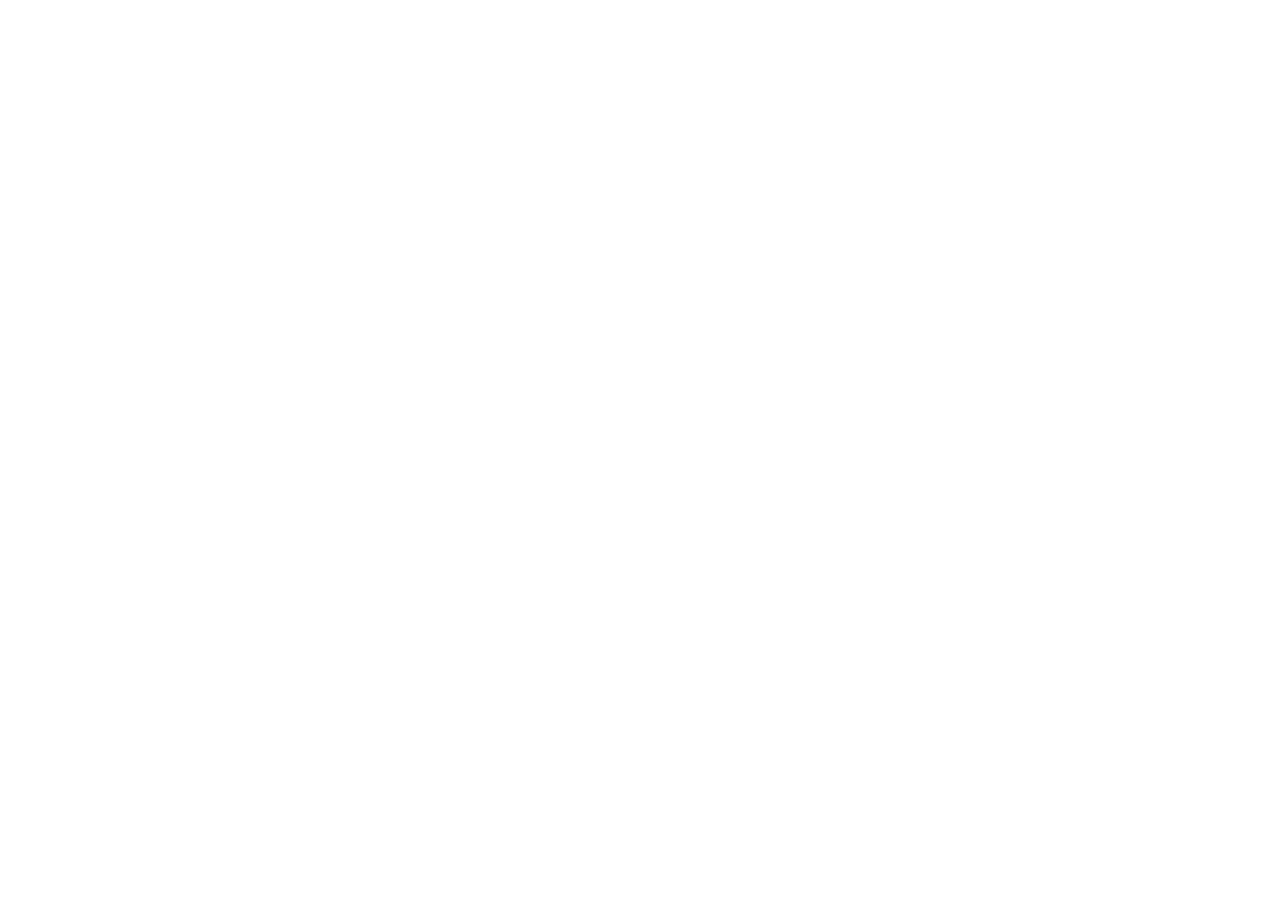
==== Trabalho Desenvolvimento Web/index.html @ 4bcb6265 "add" ====
<!DOCTYPE html>
<html lang="pt-br">
<head>
    <meta charset="UTF-8">
    <meta http-equiv="X-UA-Compatible" content="IE=edge">
    <meta name="viewport" content="width=device-width, initial-scale=1.0">
    <link rel="shortcut icon" href="favicon-16x16.png " type="image/x-icon">
    <link rel="stylesheet" href="reset.css">
    <link rel="stylesheet" href="style.css">
    <title>Mundo da Adoção</title>
</head>
<body>
</body>
</html>
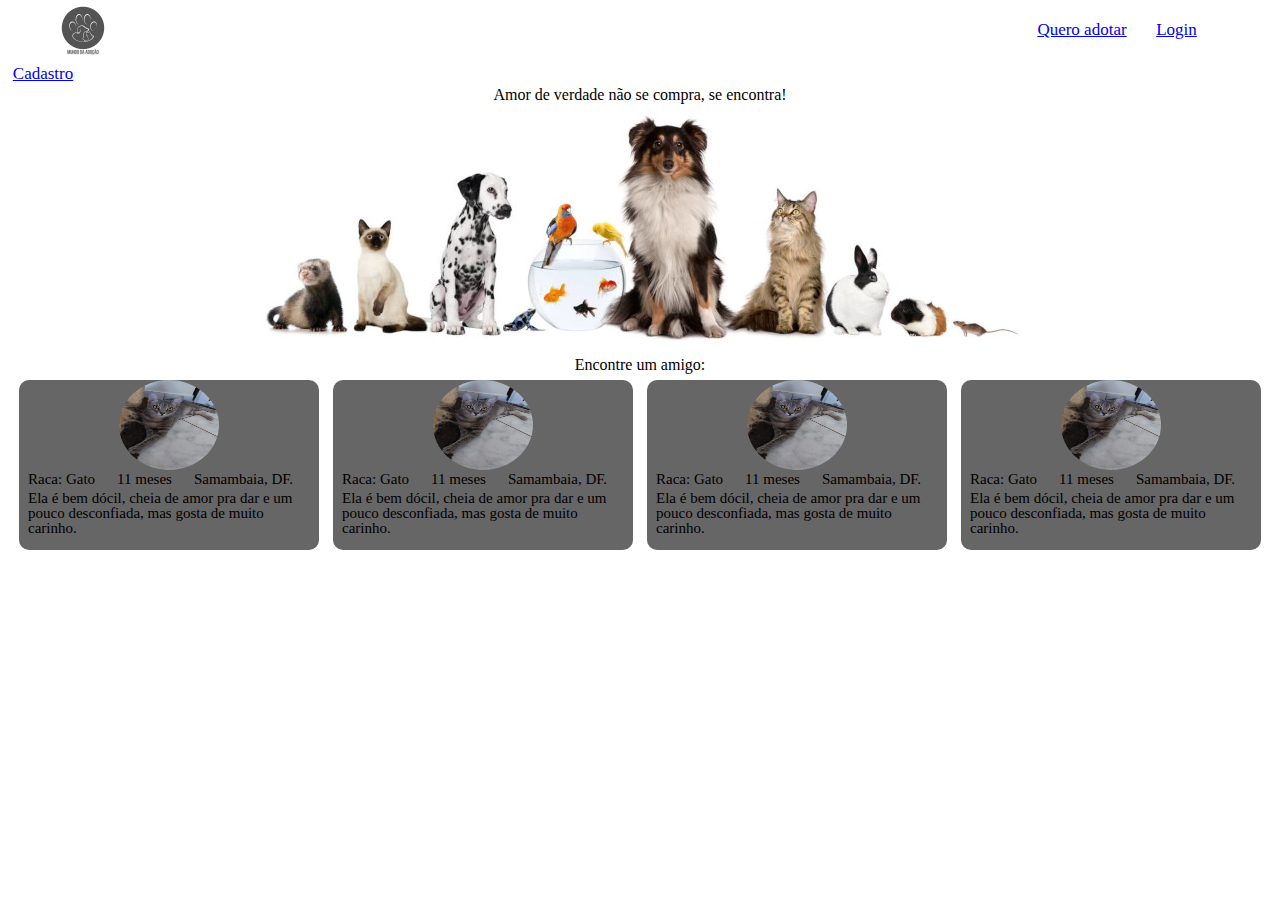
==== commit 89e0f767: "add" ====
--- a/Trabalho Desenvolvimento Web/index.html
+++ b/Trabalho Desenvolvimento Web/index.html
@@ -6,9 +6,60 @@
     <meta name="viewport" content="width=device-width, initial-scale=1.0">
     <link rel="shortcut icon" href="favicon-16x16.png " type="image/x-icon">
     <link rel="stylesheet" href="reset.css">
-    <link rel="stylesheet" href="style.css">
+    <link rel="stylesheet" href="index.css">
     <title>Mundo da Adoção</title>
 </head>
 <body>
-</body>
-</html>+    <header>
+        <nav>
+            <ul>
+                <li><img id="logo" src="CLUBE DA ADOÇÃO.png" alt="logo Adote um pet"></li>
+                <li><a href="index.html">Quero adotar</li></a>
+                <li><a href="login.html">Login</a></li>
+                <li><a id="cadastro" href="login.html">Cadastro</a></li>
+            </ul>
+        </nav>
+    </header>
+    <div id="banner">
+        <h1>Amor de verdade não se compra, se encontra!</h1>
+    </div>
+    <h1> Encontre um amigo:</h1>
+    <div id="feed">
+        <div class="box">
+            <img id="perfil" src="gatinho.jpg">
+            <ul>
+                <li><p>Raca: Gato</p></li>
+                <li><p>11 meses</p></li>
+                <li><p>Samambaia, DF.</p></li>
+                <li><p>Ela é bem dócil, cheia de amor pra dar e um pouco desconfiada, mas gosta de muito carinho.</p></li>
+            </ul>
+        </div>
+        <div class="box">
+            <img id="perfil" src="gatinho.jpg">
+            <ul>
+                <li><p>Raca: Gato</p></li>
+                <li><p>11 meses</p></li>
+                <li><p>Samambaia, DF.</p></li>
+                <li><p>Ela é bem dócil, cheia de amor pra dar e um pouco desconfiada, mas gosta de muito carinho.</p></li>
+            </ul>
+        </div>
+        <div class="box">
+            <img id="perfil" src="gatinho.jpg">
+            <ul>
+                <li><p>Raca: Gato</p></li>
+                <li><p>11 meses</p></li>
+                <li><p>Samambaia, DF.</p></li>
+                <li><p>Ela é bem dócil, cheia de amor pra dar e um pouco desconfiada, mas gosta de muito carinho.</p></li>
+            </ul>
+        </div>
+        <div class="box">
+            <img id="perfil" src="gatinho.jpg">
+            <ul>
+                <li><p>Raca: Gato</p></li>
+                <li><p>11 meses</p></li>
+                <li><p>Samambaia, DF.</p></li>
+                <li><p>Ela é bem dócil, cheia de amor pra dar e um pouco desconfiada, mas gosta de muito carinho.</p></li>
+            </ul>
+        </div>
+    </div>
+</body>--- a/Trabalho Desenvolvimento Web/index.css
+++ b/Trabalho Desenvolvimento Web/index.css
@@ -0,0 +1,50 @@
+
+nav li{
+    display: inline-flex;
+    margin: 5px 1%;
+    vertical-align: middle;
+    font-size: 17px;    
+}
+nav>text{
+    text-align: right;
+}
+#logo{
+    margin: 0 750px 0 45px;
+    width: 5%;
+}
+
+#banner{
+    height: 270px;
+    text-align: center;
+    background: #FFFFFF url("logo.jpg") no-repeat center;
+}
+h1{
+    text-align: center;
+}
+#feed{
+    display: flex;
+    justify-content: center;
+}
+
+.box{
+	width:300px;
+	height:170px;
+	background-color:#666;
+	border-radius: 10px;
+    margin: 7px;
+	}
+
+#perfil{
+    display: block;
+    margin: auto;
+    border-radius: 100%;
+    min-width:100px;
+    max-height:90px;
+}
+
+.box ul >li{
+    display: inline-flex;
+    vertical-align: middle;
+    font-size: 15px;   
+    margin: 2px 9px;
+}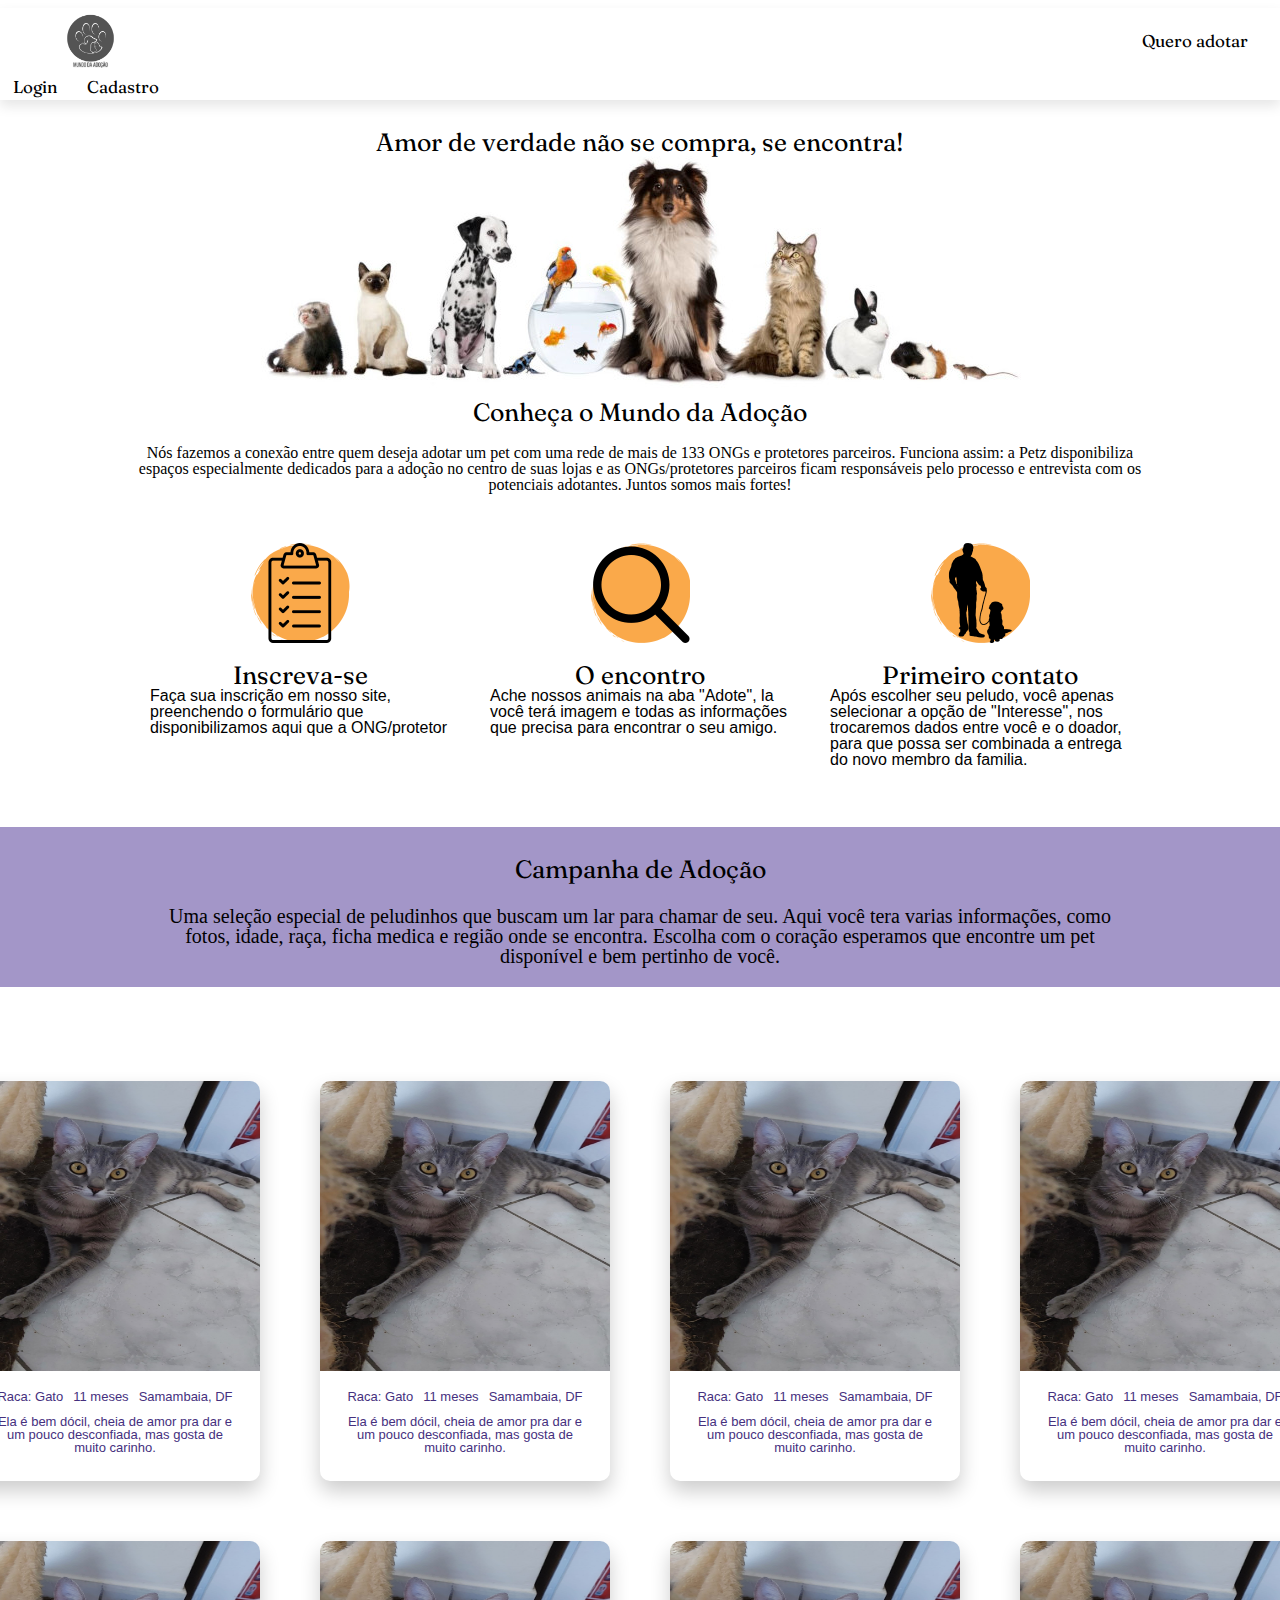
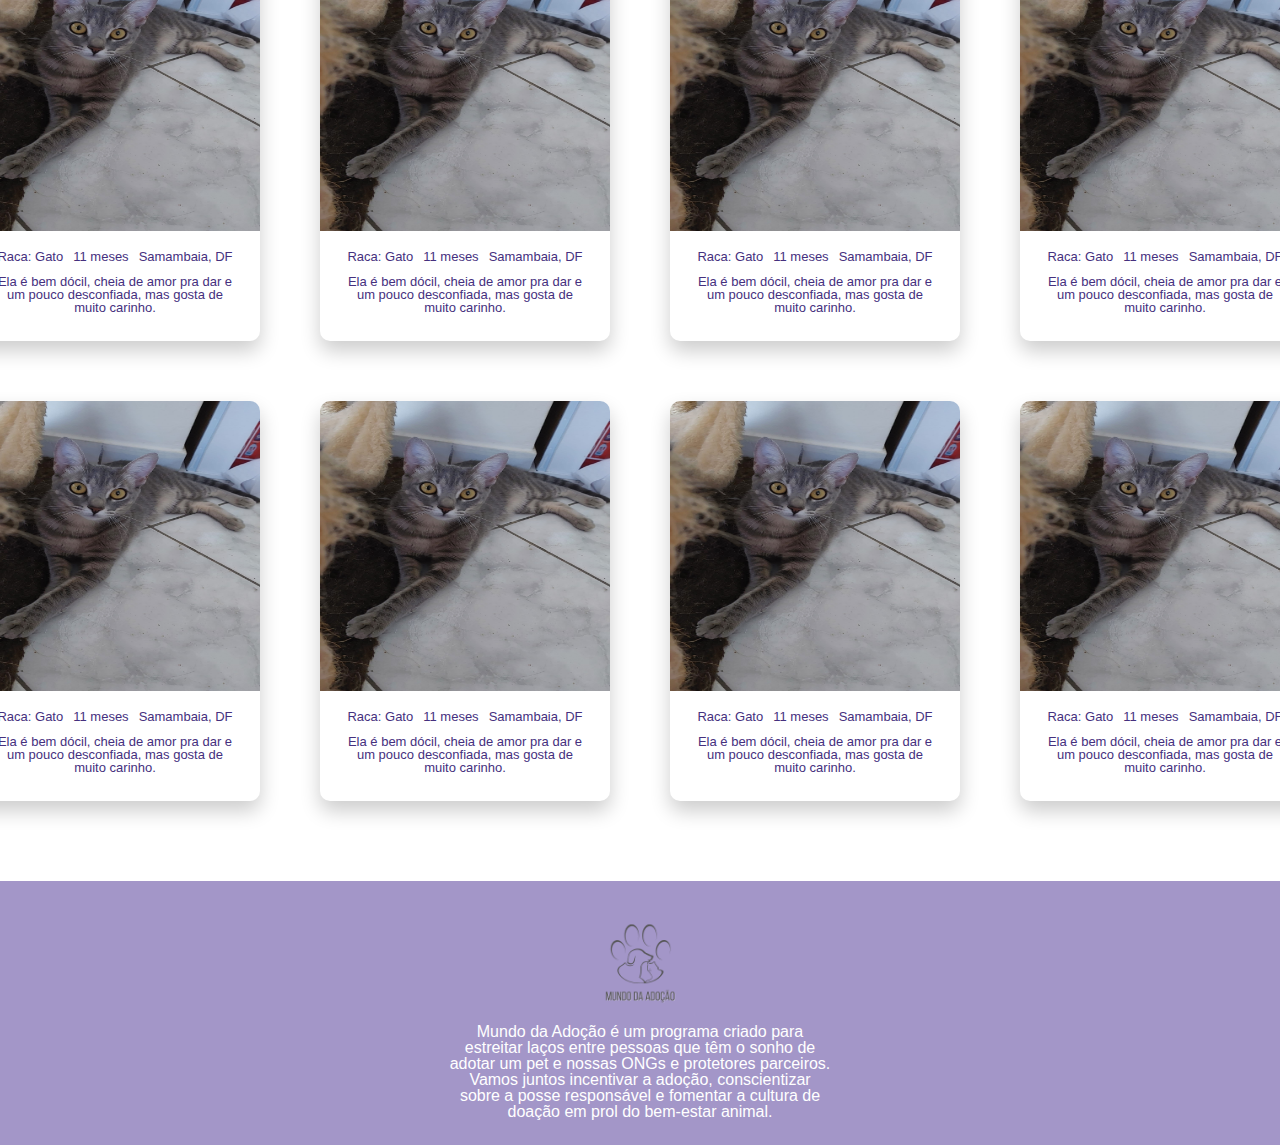
==== commit d2f5bee9: "add" ====
--- a/Trabalho Desenvolvimento Web/index.html
+++ b/Trabalho Desenvolvimento Web/index.html
@@ -5,6 +5,12 @@
     <meta http-equiv="X-UA-Compatible" content="IE=edge">
     <meta name="viewport" content="width=device-width, initial-scale=1.0">
     <link rel="shortcut icon" href="favicon-16x16.png " type="image/x-icon">
+    <link rel="preconnect" href="https://fonts.googleapis.com">
+    <link rel="preconnect" href="https://fonts.gstatic.com" crossorigin>
+    <link href="https://fonts.googleapis.com/css2?family=Fraunces:wght@600&display=swap" rel="stylesheet">
+    <link rel="preconnect" href="https://fonts.googleapis.com">
+    <link rel="preconnect" href="https://fonts.gstatic.com" crossorigin>
+    <link href="https://fonts.googleapis.com/css2?family=Fraunces:opsz,wght@9..144,600&display=swap" rel="stylesheet">
     <link rel="stylesheet" href="reset.css">
     <link rel="stylesheet" href="index.css">
     <title>Mundo da Adoção</title>
@@ -13,7 +19,7 @@
     <header>
         <nav>
             <ul>
-                <li><img id="logo" src="CLUBE DA ADOÇÃO.png" alt="logo Adote um pet"></li>
+                <li><img id="logo" src="CLUBE DA ADOCAO.png" alt="logo Adote um pet"></li>
                 <li><a href="index.html">Quero adotar</li></a>
                 <li><a href="login.html">Login</a></li>
                 <li><a id="cadastro" href="login.html">Cadastro</a></li>
@@ -23,43 +29,160 @@
     <div id="banner">
         <h1>Amor de verdade não se compra, se encontra!</h1>
     </div>
-    <h1> Encontre um amigo:</h1>
-    <div id="feed">
+
+    <h1>Conheça o Mundo da Adoção</h1>
+    <p id="lema">Nós fazemos a conexão entre quem deseja adotar um pet com uma rede de mais de 133 ONGs e protetores parceiros. Funciona assim: a Petz disponibiliza espaços especialmente dedicados para a adoção no centro de suas lojas e as ONGs/protetores parceiros ficam responsáveis pelo processo e entrevista com os potenciais adotantes. Juntos somos mais fortes!</p>
+
+    <div id="informacoes">
         <div class="box">
-            <img id="perfil" src="gatinho.jpg">
             <ul>
-                <li><p>Raca: Gato</p></li>
-                <li><p>11 meses</p></li>
-                <li><p>Samambaia, DF.</p></li>
-                <li><p>Ela é bem dócil, cheia de amor pra dar e um pouco desconfiada, mas gosta de muito carinho.</p></li>
+                <li><img src="formulario.png"></li>
+                <h1>Inscreva-se</h1>
+                <p>Faça sua inscrição em nosso site, preenchendo o formulário que disponibilizamos aqui que a ONG/protetor</p>
             </ul>
         </div>
         <div class="box">
-            <img id="perfil" src="gatinho.jpg">
             <ul>
-                <li><p>Raca: Gato</p></li>
-                <li><p>11 meses</p></li>
-                <li><p>Samambaia, DF.</p></li>
-                <li><p>Ela é bem dócil, cheia de amor pra dar e um pouco desconfiada, mas gosta de muito carinho.</p></li>
+                <li><img src="pesquisa.png"></li>
+                <h1>O encontro</h1>
+                <p>Ache nossos animais na aba "Adote", la você terá imagem e todas as informações que precisa para encontrar o seu amigo.</p>
             </ul>
         </div>
         <div class="box">
-            <img id="perfil" src="gatinho.jpg">
             <ul>
-                <li><p>Raca: Gato</p></li>
-                <li><p>11 meses</p></li>
-                <li><p>Samambaia, DF.</p></li>
-                <li><p>Ela é bem dócil, cheia de amor pra dar e um pouco desconfiada, mas gosta de muito carinho.</p></li>
-            </ul>
-        </div>
-        <div class="box">
-            <img id="perfil" src="gatinho.jpg">
-            <ul>
-                <li><p>Raca: Gato</p></li>
-                <li><p>11 meses</p></li>
-                <li><p>Samambaia, DF.</p></li>
-                <li><p>Ela é bem dócil, cheia de amor pra dar e um pouco desconfiada, mas gosta de muito carinho.</p></li>
+                <li><img src="adocao.png"></li>
+                <h1>Primeiro contato</h1>
+                <p>Após escolher seu peludo, você apenas selecionar a opção de "Interesse", nos trocaremos dados entre você e o doador, para que possa ser combinada a entrega do novo membro da familia.</p>
             </ul>
         </div>
     </div>
+
+    <div id="incentivo">
+        <h1>Campanha de Adoção</h1>
+        <p>Uma seleção especial de peludinhos que buscam um lar para chamar de seu. Aqui você tera varias informações, como fotos, idade, raça, ficha medica e região onde se encontra. Escolha com o coração esperamos que encontre um pet disponível e bem pertinho de você.</p>
+    </div>
+    
+    <div class="feed">
+        <div class="postagem">
+            <img id="perfil" src="gatinho.jpg">
+            <ul>
+                <li>Raca: Gato</li>
+                <li>11 meses</li>
+                <li>Samambaia, DF</li>
+                <li>Ela é bem dócil, cheia de amor pra dar e um pouco desconfiada, mas gosta de muito carinho.</li>
+            </ul>
+        </div class="postagem">
+        <div class="postagem">
+            <img id="perfil" src="gatinho.jpg">
+            <ul>
+                <li>Raca: Gato</li>
+                <li>11 meses</li>
+                <li>Samambaia, DF</li>
+                <li>Ela é bem dócil, cheia de amor pra dar e um pouco desconfiada, mas gosta de muito carinho.</li>
+            </ul>
+        </div class="postagem">
+        <div class="postagem">
+            <img id="perfil" src="gatinho.jpg">
+            <ul>
+                <li>Raca: Gato</li>
+                <li>11 meses</li>
+                <li>Samambaia, DF</li>
+                <li>Ela é bem dócil, cheia de amor pra dar e um pouco desconfiada, mas gosta de muito carinho.</li>
+            </ul>
+        </div class="postagem">
+        
+        <div class="postagem">
+            <img id="perfil" src="gatinho.jpg">
+            <ul>
+                <li>Raca: Gato</li>
+                <li>11 meses</li>
+                <li>Samambaia, DF</li>
+                <li>Ela é bem dócil, cheia de amor pra dar e um pouco desconfiada, mas gosta de muito carinho.</li>
+            </ul>
+        </div>
+    </div>
+    <div class="feed">
+        <div class="postagem">
+            <img id="perfil" src="gatinho.jpg">
+            <ul>
+                <li>Raca: Gato</li>
+                <li>11 meses</li>
+                <li>Samambaia, DF</li>
+                <li>Ela é bem dócil, cheia de amor pra dar e um pouco desconfiada, mas gosta de muito carinho.</li>
+            </ul>
+        </div class="postagem">
+        <div class="postagem">
+            <img id="perfil" src="gatinho.jpg">
+            <ul>
+                <li>Raca: Gato</li>
+                <li>11 meses</li>
+                <li>Samambaia, DF</li>
+                <li>Ela é bem dócil, cheia de amor pra dar e um pouco desconfiada, mas gosta de muito carinho.</li>
+            </ul>
+        </div class="postagem">
+        <div class="postagem">
+            <img id="perfil" src="gatinho.jpg">
+            <ul>
+                <li>Raca: Gato</li>
+                <li>11 meses</li>
+                <li>Samambaia, DF</li>
+                <li>Ela é bem dócil, cheia de amor pra dar e um pouco desconfiada, mas gosta de muito carinho.</li>
+            </ul>
+        </div class="postagem">
+        
+        <div class="postagem">
+            <img id="perfil" src="gatinho.jpg">
+            <ul>
+                <li>Raca: Gato</li>
+                <li>11 meses</li>
+                <li>Samambaia, DF</li>
+                <li>Ela é bem dócil, cheia de amor pra dar e um pouco desconfiada, mas gosta de muito carinho.</li>
+            </ul>
+        </div>
+    </div>
+    <div class="feed">
+        <div class="postagem">
+            <img id="perfil" src="gatinho.jpg">
+            <ul>
+                <li>Raca: Gato</li>
+                <li>11 meses</li>
+                <li>Samambaia, DF</li>
+                <li>Ela é bem dócil, cheia de amor pra dar e um pouco desconfiada, mas gosta de muito carinho.</li>
+            </ul>
+        </div class="postagem">
+        <div class="postagem">
+            <img id="perfil" src="gatinho.jpg">
+            <ul>
+                <li>Raca: Gato</li>
+                <li>11 meses</li>
+                <li>Samambaia, DF</li>
+                <li>Ela é bem dócil, cheia de amor pra dar e um pouco desconfiada, mas gosta de muito carinho.</li>
+            </ul>
+        </div class="postagem">
+        <div class="postagem">
+            <img id="perfil" src="gatinho.jpg">
+            <ul>
+                <li>Raca: Gato</li>
+                <li>11 meses</li>
+                <li>Samambaia, DF</li>
+                <li>Ela é bem dócil, cheia de amor pra dar e um pouco desconfiada, mas gosta de muito carinho.</li>
+            </ul>
+        </div class="postagem">
+        
+        <div class="postagem">
+            <img id="perfil" src="gatinho.jpg">
+            <ul>
+                <li>Raca: Gato</li>
+                <li>11 meses</li>
+                <li>Samambaia, DF</li>
+                <li>Ela é bem dócil, cheia de amor pra dar e um pouco desconfiada, mas gosta de muito carinho.</li>
+            </ul>
+        </div>
+    </div>
+    <footer>
+        <ul>
+            <li><img src="Copia de CLUBE DA ADOCAO.png" alt="logo Adote um pet"></li>
+            <li>Mundo da Adoção é um programa criado para estreitar laços entre pessoas que têm o sonho de adotar um pet e nossas ONGs e protetores parceiros. Vamos juntos incentivar a adoção, conscientizar sobre a posse responsável e fomentar a cultura de doação em prol do bem-estar animal.</li>
+        </ul>
+    </footer>
 </body>--- a/Trabalho Desenvolvimento Web/index.css
+++ b/Trabalho Desenvolvimento Web/index.css
@@ -1,50 +1,133 @@
+body{
+    margin: 0;
+    padding: 0;
+}
+nav{
+    margin: 8px 0;
+    vertical-align: middle;
+    margin-bottom: 1.875rem;
+    box-shadow: rgba(0, 0, 0, 0.1) 0px 6px 12px;
+    width: 100%;
+}
+
+#logo{
+    margin: auto 850px auto 50px;
+    width: 5%;
+}
 
 nav li{
     display: inline-flex;
     margin: 5px 1%;
     vertical-align: middle;
-    font-size: 17px;    
-}
-nav>text{
+    font-size: 17px;
+    font-family: 'Fraunces', serif;
     text-align: right;
 }
-#logo{
-    margin: 0 750px 0 45px;
-    width: 5%;
+
+a {
+    text-decoration: none;
+    color: #000000;
 }
-
+#lema{
+    width:80%;
+    margin: 20px auto;
+    text-align: center;
+}
 #banner{
     height: 270px;
     text-align: center;
     background: #FFFFFF url("logo.jpg") no-repeat center;
 }
+
 h1{
     text-align: center;
+    font-family: 'Fraunces', serif;
+    font-size: 25px;
+    margin: auto;
 }
-#feed{
+
+#informacoes{
     display: flex;
     justify-content: center;
+
 }
 
 .box{
 	width:300px;
-	height:170px;
-	background-color:#666;
-	border-radius: 10px;
-    margin: 7px;
-	}
+	height: 210px;
+    margin: 20px;
+    font-family: 'Barlow', sans-serif;
+    font-weight: 500px;
+}
+.box img{
+    display: block;
+    margin: 10px auto 20px auto;
+}
+ul>li{
+    list-style: none;
+}
+
+#incentivo{
+    background-color:#A396C8;
+    margin: 5% auto ;
+    height: 100px;
+    padding: 30px;
+}
+
+#incentivo p{
+    width: 80%;
+    margin: 2% auto 0;
+    font-size: 20px;
+    text-align: center;
+}
+
+.postagem{
+    border-radius: 10px;
+    box-shadow: rgba(0, 0, 0, 0.2) 0px 10px 20px;
+    width: 290px;
+    height: 400px;
+    margin: 30px;
+}
 
 #perfil{
-    display: block;
-    margin: auto;
-    border-radius: 100%;
-    min-width:100px;
-    max-height:90px;
+    min-width: 290px;
+    max-height: 290px;
+    border-radius: 10px 10px 0 0;
 }
 
-.box ul >li{
+.feed ul{
+    padding:10px;
+    color:#45307e;
+	width:250px;
+    vertical-align: middle;
+    list-style: none;
+    margin: 0;
+    text-align: center;
+    margin: 0 10px;
+}
+.feed ul>li{
     display: inline-flex;
+    text-align: center;
     vertical-align: middle;
-    font-size: 15px;   
-    margin: 2px 9px;
+    font-size: 13px;   
+    margin: 6px 3px;
+    font-family: 'Barlow', sans-serif;
+}
+.feed{
+    display: flex;
+    justify-content: center;
+}
+footer{
+    display: inline-flex;
+    text-align: center;
+    vertical-align: middle;
+    margin: 50px auto auto;
+    padding: 25px 35%;
+    font-family: 'Barlow', sans-serif;
+    background-color: #A396C8;
+    color: #ffffff;
+}
+
+footer>ul>li>img{
+    width: 30%;
 }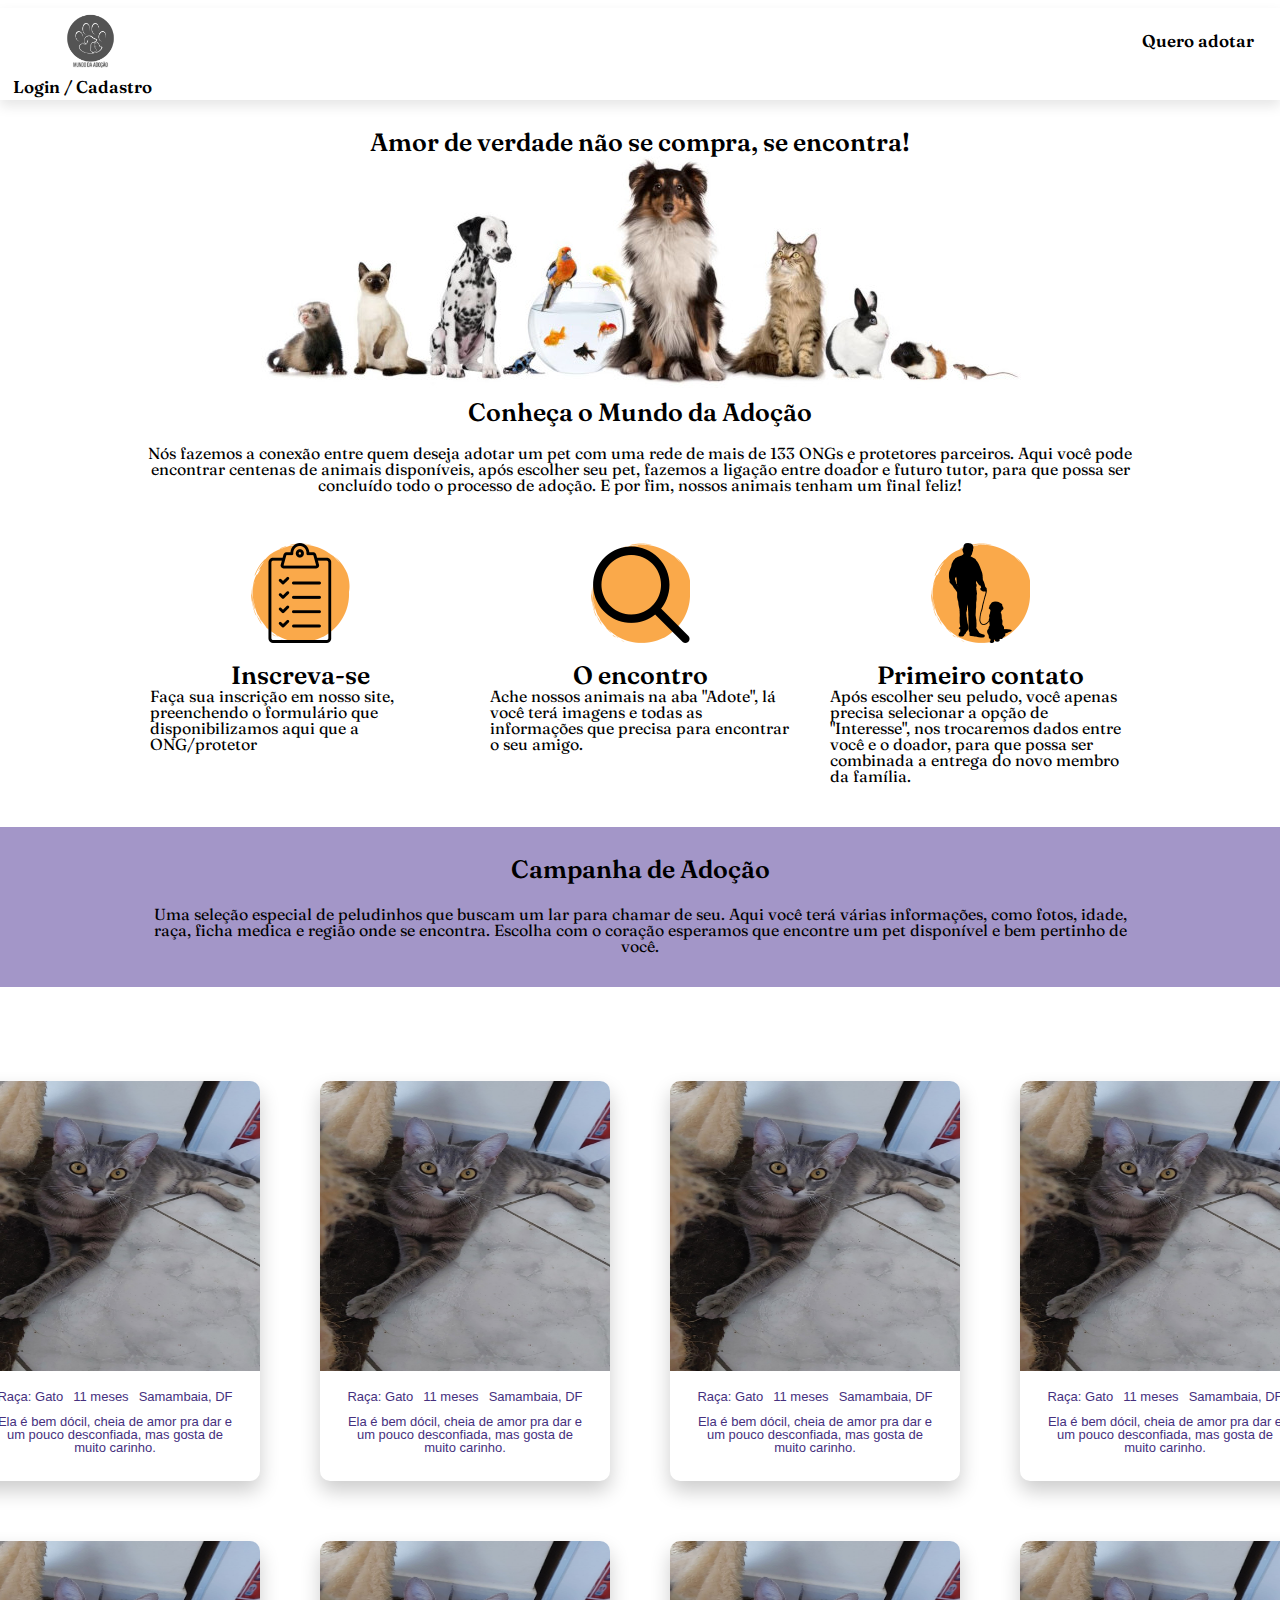
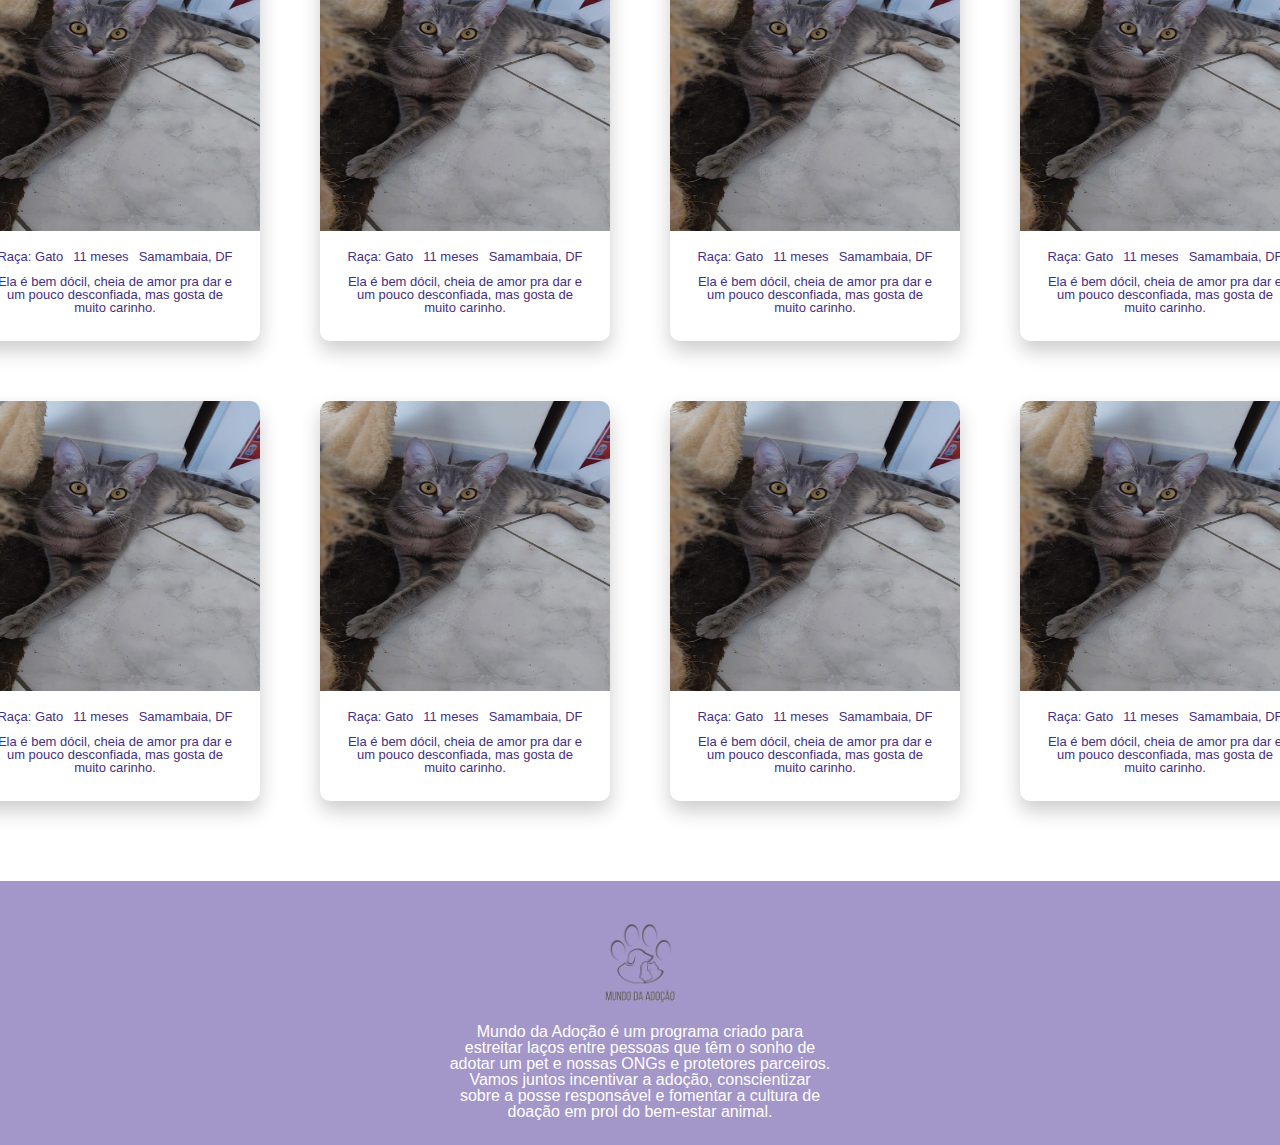
==== commit c1c9aea9: "add" ====
--- a/Trabalho Desenvolvimento Web/index.html
+++ b/Trabalho Desenvolvimento Web/index.html
@@ -7,10 +7,7 @@
     <link rel="shortcut icon" href="favicon-16x16.png " type="image/x-icon">
     <link rel="preconnect" href="https://fonts.googleapis.com">
     <link rel="preconnect" href="https://fonts.gstatic.com" crossorigin>
-    <link href="https://fonts.googleapis.com/css2?family=Fraunces:wght@600&display=swap" rel="stylesheet">
-    <link rel="preconnect" href="https://fonts.googleapis.com">
-    <link rel="preconnect" href="https://fonts.gstatic.com" crossorigin>
-    <link href="https://fonts.googleapis.com/css2?family=Fraunces:opsz,wght@9..144,600&display=swap" rel="stylesheet">
+    <link href="https://fonts.googleapis.com/css2?family=Fraunces:wght@300;600&display=swap" rel="stylesheet">
     <link rel="stylesheet" href="reset.css">
     <link rel="stylesheet" href="index.css">
     <title>Mundo da Adoção</title>
@@ -21,8 +18,7 @@
             <ul>
                 <li><img id="logo" src="CLUBE DA ADOCAO.png" alt="logo Adote um pet"></li>
                 <li><a href="index.html">Quero adotar</li></a>
-                <li><a href="login.html">Login</a></li>
-                <li><a id="cadastro" href="login.html">Cadastro</a></li>
+                <li><a href="login.html">Login / Cadastro</a></li>
             </ul>
         </nav>
     </header>
@@ -31,7 +27,8 @@
     </div>
 
     <h1>Conheça o Mundo da Adoção</h1>
-    <p id="lema">Nós fazemos a conexão entre quem deseja adotar um pet com uma rede de mais de 133 ONGs e protetores parceiros. Funciona assim: a Petz disponibiliza espaços especialmente dedicados para a adoção no centro de suas lojas e as ONGs/protetores parceiros ficam responsáveis pelo processo e entrevista com os potenciais adotantes. Juntos somos mais fortes!</p>
+    <p id="lema">Nós fazemos a conexão entre quem deseja adotar um pet com uma rede de mais de 133 ONGs e protetores parceiros. Aqui você pode encontrar centenas de animais disponíveis, após escolher seu pet, fazemos a ligação entre doador e futuro tutor, para que possa ser concluído todo o processo de adoção. E por fim, nossos animais tenham um final feliz!
+    </p>
 
     <div id="informacoes">
         <div class="box">
@@ -45,28 +42,28 @@
             <ul>
                 <li><img src="pesquisa.png"></li>
                 <h1>O encontro</h1>
-                <p>Ache nossos animais na aba "Adote", la você terá imagem e todas as informações que precisa para encontrar o seu amigo.</p>
+                <p>Ache nossos animais na aba "Adote", lá você terá imagens e todas as informações que precisa para encontrar o seu amigo.</p>
             </ul>
         </div>
         <div class="box">
             <ul>
                 <li><img src="adocao.png"></li>
                 <h1>Primeiro contato</h1>
-                <p>Após escolher seu peludo, você apenas selecionar a opção de "Interesse", nos trocaremos dados entre você e o doador, para que possa ser combinada a entrega do novo membro da familia.</p>
+                <p>Após escolher seu peludo, você apenas precisa selecionar a opção de "Interesse", nos trocaremos dados entre você e o doador, para que possa ser combinada a entrega do novo membro da família.</p>
             </ul>
         </div>
     </div>
 
     <div id="incentivo">
         <h1>Campanha de Adoção</h1>
-        <p>Uma seleção especial de peludinhos que buscam um lar para chamar de seu. Aqui você tera varias informações, como fotos, idade, raça, ficha medica e região onde se encontra. Escolha com o coração esperamos que encontre um pet disponível e bem pertinho de você.</p>
+        <p>Uma seleção especial de peludinhos que buscam um lar para chamar de seu. Aqui você terá várias informações, como fotos, idade, raça, ficha medica e região onde se encontra. Escolha com o coração esperamos que encontre um pet disponível e bem pertinho de você.</p>
     </div>
     
     <div class="feed">
         <div class="postagem">
             <img id="perfil" src="gatinho.jpg">
             <ul>
-                <li>Raca: Gato</li>
+                <li>Raça: Gato</li>
                 <li>11 meses</li>
                 <li>Samambaia, DF</li>
                 <li>Ela é bem dócil, cheia de amor pra dar e um pouco desconfiada, mas gosta de muito carinho.</li>
@@ -75,7 +72,7 @@
         <div class="postagem">
             <img id="perfil" src="gatinho.jpg">
             <ul>
-                <li>Raca: Gato</li>
+                <li>Raça: Gato</li>
                 <li>11 meses</li>
                 <li>Samambaia, DF</li>
                 <li>Ela é bem dócil, cheia de amor pra dar e um pouco desconfiada, mas gosta de muito carinho.</li>
@@ -84,7 +81,7 @@
         <div class="postagem">
             <img id="perfil" src="gatinho.jpg">
             <ul>
-                <li>Raca: Gato</li>
+                <li>Raça: Gato</li>
                 <li>11 meses</li>
                 <li>Samambaia, DF</li>
                 <li>Ela é bem dócil, cheia de amor pra dar e um pouco desconfiada, mas gosta de muito carinho.</li>
@@ -94,7 +91,7 @@
         <div class="postagem">
             <img id="perfil" src="gatinho.jpg">
             <ul>
-                <li>Raca: Gato</li>
+                <li>Raça: Gato</li>
                 <li>11 meses</li>
                 <li>Samambaia, DF</li>
                 <li>Ela é bem dócil, cheia de amor pra dar e um pouco desconfiada, mas gosta de muito carinho.</li>
@@ -105,7 +102,7 @@
         <div class="postagem">
             <img id="perfil" src="gatinho.jpg">
             <ul>
-                <li>Raca: Gato</li>
+                <li>Raça: Gato</li>
                 <li>11 meses</li>
                 <li>Samambaia, DF</li>
                 <li>Ela é bem dócil, cheia de amor pra dar e um pouco desconfiada, mas gosta de muito carinho.</li>
@@ -114,7 +111,7 @@
         <div class="postagem">
             <img id="perfil" src="gatinho.jpg">
             <ul>
-                <li>Raca: Gato</li>
+                <li>Raça: Gato</li>
                 <li>11 meses</li>
                 <li>Samambaia, DF</li>
                 <li>Ela é bem dócil, cheia de amor pra dar e um pouco desconfiada, mas gosta de muito carinho.</li>
@@ -123,7 +120,7 @@
         <div class="postagem">
             <img id="perfil" src="gatinho.jpg">
             <ul>
-                <li>Raca: Gato</li>
+                <li>Raça: Gato</li>
                 <li>11 meses</li>
                 <li>Samambaia, DF</li>
                 <li>Ela é bem dócil, cheia de amor pra dar e um pouco desconfiada, mas gosta de muito carinho.</li>
@@ -133,7 +130,7 @@
         <div class="postagem">
             <img id="perfil" src="gatinho.jpg">
             <ul>
-                <li>Raca: Gato</li>
+                <li>Raça: Gato</li>
                 <li>11 meses</li>
                 <li>Samambaia, DF</li>
                 <li>Ela é bem dócil, cheia de amor pra dar e um pouco desconfiada, mas gosta de muito carinho.</li>
@@ -144,7 +141,7 @@
         <div class="postagem">
             <img id="perfil" src="gatinho.jpg">
             <ul>
-                <li>Raca: Gato</li>
+                <li>Raça: Gato</li>
                 <li>11 meses</li>
                 <li>Samambaia, DF</li>
                 <li>Ela é bem dócil, cheia de amor pra dar e um pouco desconfiada, mas gosta de muito carinho.</li>
@@ -153,7 +150,7 @@
         <div class="postagem">
             <img id="perfil" src="gatinho.jpg">
             <ul>
-                <li>Raca: Gato</li>
+                <li>Raça: Gato</li>
                 <li>11 meses</li>
                 <li>Samambaia, DF</li>
                 <li>Ela é bem dócil, cheia de amor pra dar e um pouco desconfiada, mas gosta de muito carinho.</li>
@@ -162,7 +159,7 @@
         <div class="postagem">
             <img id="perfil" src="gatinho.jpg">
             <ul>
-                <li>Raca: Gato</li>
+                <li>Raça: Gato</li>
                 <li>11 meses</li>
                 <li>Samambaia, DF</li>
                 <li>Ela é bem dócil, cheia de amor pra dar e um pouco desconfiada, mas gosta de muito carinho.</li>
@@ -172,7 +169,7 @@
         <div class="postagem">
             <img id="perfil" src="gatinho.jpg">
             <ul>
-                <li>Raca: Gato</li>
+                <li>Raça: Gato</li>
                 <li>11 meses</li>
                 <li>Samambaia, DF</li>
                 <li>Ela é bem dócil, cheia de amor pra dar e um pouco desconfiada, mas gosta de muito carinho.</li>
--- a/Trabalho Desenvolvimento Web/index.css
+++ b/Trabalho Desenvolvimento Web/index.css
@@ -21,6 +21,7 @@
     vertical-align: middle;
     font-size: 17px;
     font-family: 'Fraunces', serif;
+    font-weight: 600;
     text-align: right;
 }
 
@@ -42,10 +43,13 @@
 h1{
     text-align: center;
     font-family: 'Fraunces', serif;
+    font-weight: 600;
     font-size: 25px;
     margin: auto;
 }
-
+p{
+    font-family: 'Fraunces', serif;s
+}
 #informacoes{
     display: flex;
     justify-content: center;
@@ -69,7 +73,7 @@
 
 #incentivo{
     background-color:#A396C8;
-    margin: 5% auto ;
+    margin: 5% auto;
     height: 100px;
     padding: 30px;
 }
@@ -77,7 +81,6 @@
 #incentivo p{
     width: 80%;
     margin: 2% auto 0;
-    font-size: 20px;
     text-align: center;
 }
 
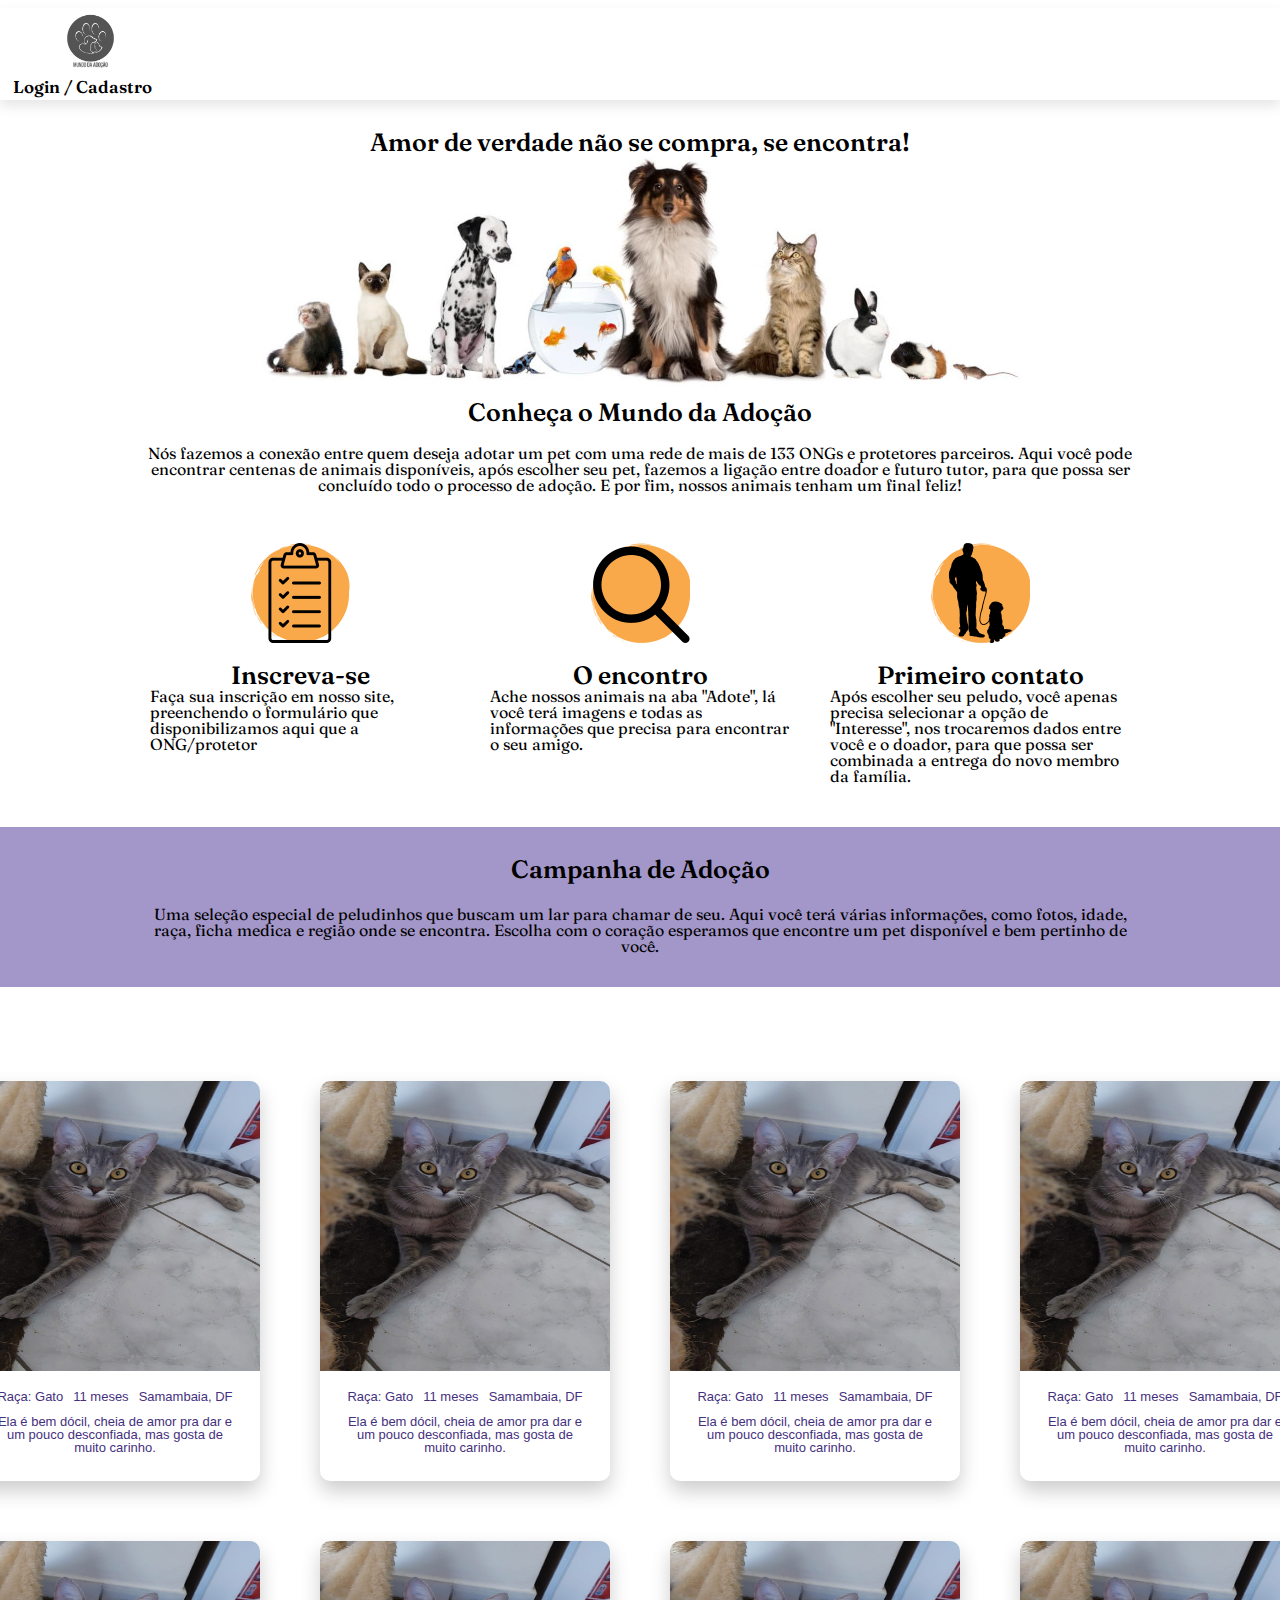
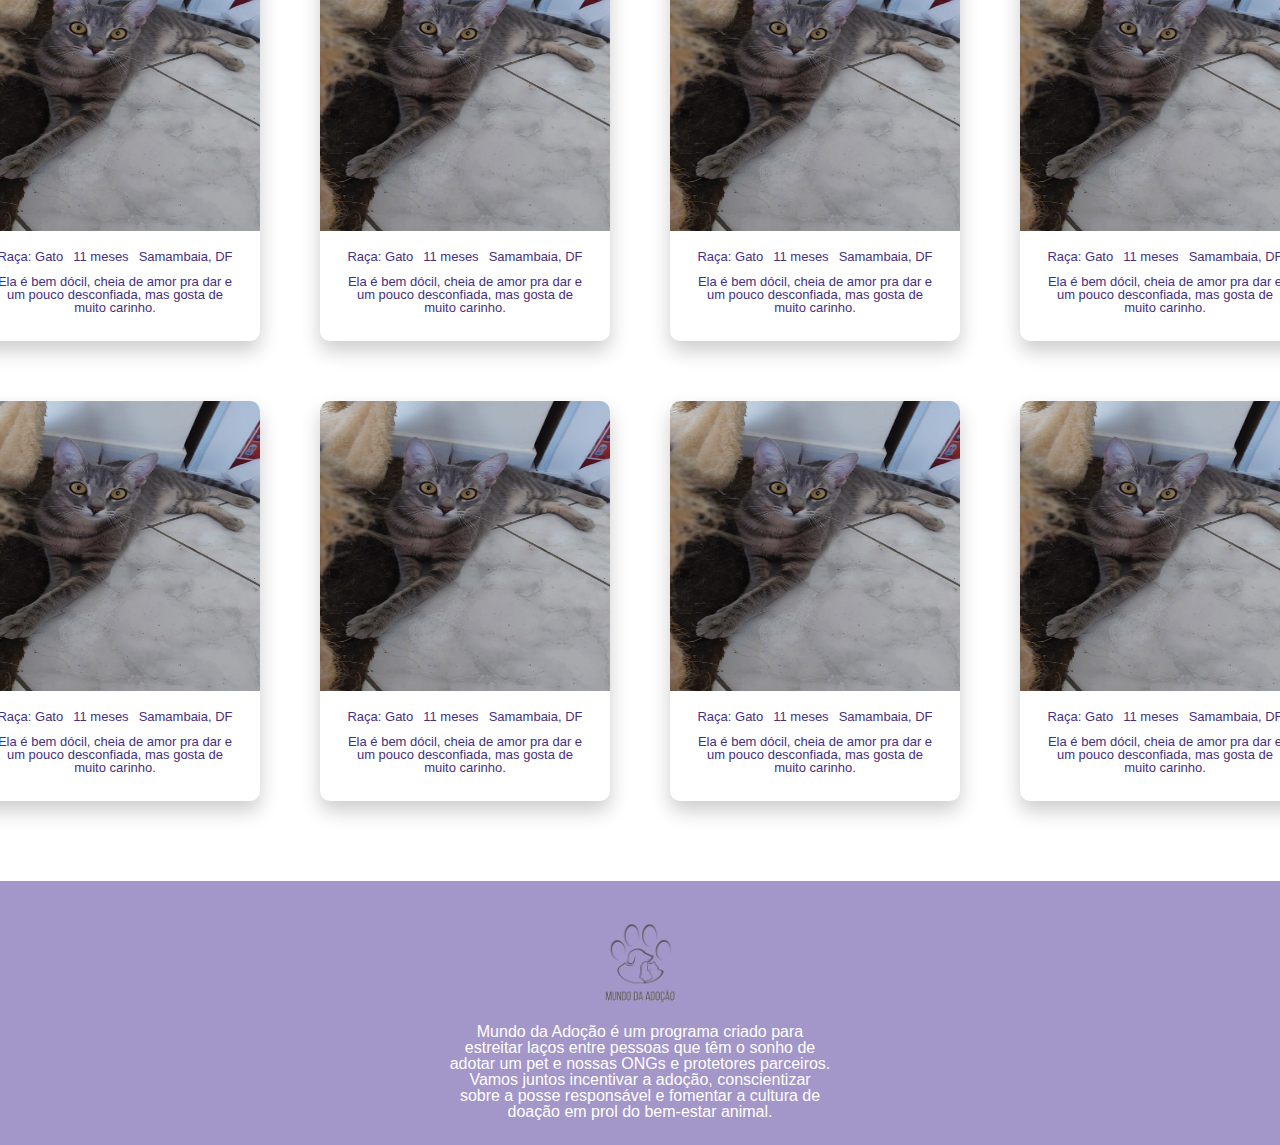
==== commit fa748ae8: "Organização de arquivos em pastas separadas para facilitar futuras alterações, e melhor visão de cad" ====
--- a/Trabalho Desenvolvimento Web/index.html
+++ b/Trabalho Desenvolvimento Web/index.html
@@ -4,21 +4,21 @@
     <meta charset="UTF-8">
     <meta http-equiv="X-UA-Compatible" content="IE=edge">
     <meta name="viewport" content="width=device-width, initial-scale=1.0">
-    <link rel="shortcut icon" href="favicon-16x16.png " type="image/x-icon">
+    <link rel="shortcut icon" href="./img/icon/favicon-16x16.png " type="image/x-icon">
     <link rel="preconnect" href="https://fonts.googleapis.com">
     <link rel="preconnect" href="https://fonts.gstatic.com" crossorigin>
     <link href="https://fonts.googleapis.com/css2?family=Fraunces:wght@300;600&display=swap" rel="stylesheet">
-    <link rel="stylesheet" href="reset.css">
-    <link rel="stylesheet" href="index.css">
+    <link rel="stylesheet" href="./css/reset.css">
+    <link rel="stylesheet" href="./css/index.css">
     <title>Mundo da Adoção</title>
 </head>
 <body>
     <header>
         <nav>
             <ul>
-                <li><img id="logo" src="CLUBE DA ADOCAO.png" alt="logo Adote um pet"></li>
-                <li><a href="index.html">Quero adotar</li></a>
-                <li><a href="login.html">Login / Cadastro</a></li>
+                <li><img id="logo" src="./img/CLUBE DA ADOCAO.png" alt="logo Adote um pet"></li>
+                <!-- <li><a href="index.html">Quero adotar</li></a> -->
+                <li><a href="./pages/login.html">Login / Cadastro</a></li>
             </ul>
         </nav>
     </header>
@@ -33,21 +33,21 @@
     <div id="informacoes">
         <div class="box">
             <ul>
-                <li><img src="formulario.png"></li>
+                <li><img src="./img/formulario.png"></li>
                 <h1>Inscreva-se</h1>
                 <p>Faça sua inscrição em nosso site, preenchendo o formulário que disponibilizamos aqui que a ONG/protetor</p>
             </ul>
         </div>
         <div class="box">
             <ul>
-                <li><img src="pesquisa.png"></li>
+                <li><img src="./img/pesquisa.png"></li>
                 <h1>O encontro</h1>
                 <p>Ache nossos animais na aba "Adote", lá você terá imagens e todas as informações que precisa para encontrar o seu amigo.</p>
             </ul>
         </div>
         <div class="box">
             <ul>
-                <li><img src="adocao.png"></li>
+                <li><img src="./img/adocao.png"></li>
                 <h1>Primeiro contato</h1>
                 <p>Após escolher seu peludo, você apenas precisa selecionar a opção de "Interesse", nos trocaremos dados entre você e o doador, para que possa ser combinada a entrega do novo membro da família.</p>
             </ul>
@@ -61,7 +61,7 @@
     
     <div class="feed">
         <div class="postagem">
-            <img id="perfil" src="gatinho.jpg">
+            <img id="perfil" src="./img/gatinho.jpg">
             <ul>
                 <li>Raça: Gato</li>
                 <li>11 meses</li>
@@ -70,7 +70,7 @@
             </ul>
         </div class="postagem">
         <div class="postagem">
-            <img id="perfil" src="gatinho.jpg">
+            <img id="perfil" src="./img/gatinho.jpg">
             <ul>
                 <li>Raça: Gato</li>
                 <li>11 meses</li>
@@ -79,7 +79,7 @@
             </ul>
         </div class="postagem">
         <div class="postagem">
-            <img id="perfil" src="gatinho.jpg">
+            <img id="perfil" src="./img/gatinho.jpg">
             <ul>
                 <li>Raça: Gato</li>
                 <li>11 meses</li>
@@ -89,7 +89,7 @@
         </div class="postagem">
         
         <div class="postagem">
-            <img id="perfil" src="gatinho.jpg">
+            <img id="perfil" src="./img/gatinho.jpg">
             <ul>
                 <li>Raça: Gato</li>
                 <li>11 meses</li>
@@ -100,7 +100,7 @@
     </div>
     <div class="feed">
         <div class="postagem">
-            <img id="perfil" src="gatinho.jpg">
+            <img id="perfil" src="./img/gatinho.jpg">
             <ul>
                 <li>Raça: Gato</li>
                 <li>11 meses</li>
@@ -109,7 +109,7 @@
             </ul>
         </div class="postagem">
         <div class="postagem">
-            <img id="perfil" src="gatinho.jpg">
+            <img id="perfil" src="./img/gatinho.jpg">
             <ul>
                 <li>Raça: Gato</li>
                 <li>11 meses</li>
@@ -118,7 +118,7 @@
             </ul>
         </div class="postagem">
         <div class="postagem">
-            <img id="perfil" src="gatinho.jpg">
+            <img id="perfil" src="./img/gatinho.jpg">
             <ul>
                 <li>Raça: Gato</li>
                 <li>11 meses</li>
@@ -128,7 +128,7 @@
         </div class="postagem">
         
         <div class="postagem">
-            <img id="perfil" src="gatinho.jpg">
+            <img id="perfil" src="./img/gatinho.jpg">
             <ul>
                 <li>Raça: Gato</li>
                 <li>11 meses</li>
@@ -139,7 +139,7 @@
     </div>
     <div class="feed">
         <div class="postagem">
-            <img id="perfil" src="gatinho.jpg">
+            <img id="perfil" src="./img/gatinho.jpg">
             <ul>
                 <li>Raça: Gato</li>
                 <li>11 meses</li>
@@ -148,7 +148,7 @@
             </ul>
         </div class="postagem">
         <div class="postagem">
-            <img id="perfil" src="gatinho.jpg">
+            <img id="perfil" src="./img/gatinho.jpg">
             <ul>
                 <li>Raça: Gato</li>
                 <li>11 meses</li>
@@ -157,7 +157,7 @@
             </ul>
         </div class="postagem">
         <div class="postagem">
-            <img id="perfil" src="gatinho.jpg">
+            <img id="perfil" src="./img/gatinho.jpg">
             <ul>
                 <li>Raça: Gato</li>
                 <li>11 meses</li>
@@ -167,7 +167,7 @@
         </div class="postagem">
         
         <div class="postagem">
-            <img id="perfil" src="gatinho.jpg">
+            <img id="perfil" src="./img/gatinho.jpg">
             <ul>
                 <li>Raça: Gato</li>
                 <li>11 meses</li>
@@ -178,7 +178,7 @@
     </div>
     <footer>
         <ul>
-            <li><img src="Copia de CLUBE DA ADOCAO.png" alt="logo Adote um pet"></li>
+            <li><img src="./img/Copia de CLUBE DA ADOCAO.png" alt="logo Adote um pet"></li>
             <li>Mundo da Adoção é um programa criado para estreitar laços entre pessoas que têm o sonho de adotar um pet e nossas ONGs e protetores parceiros. Vamos juntos incentivar a adoção, conscientizar sobre a posse responsável e fomentar a cultura de doação em prol do bem-estar animal.</li>
         </ul>
     </footer>
--- a/Trabalho Desenvolvimento Web/css/index.css
+++ b/Trabalho Desenvolvimento Web/css/index.css
@@ -0,0 +1,124 @@
+body{
+    margin: 0;
+    padding: 0;
+}
+nav{
+    margin: 8px 0;
+    vertical-align: middle;
+    margin-bottom: 1.875rem;
+    box-shadow: rgba(0, 0, 0, 0.1) 0px 6px 12px;
+    width: 100%;
+}
+nav li{
+    display: inline-flex;
+    margin: 5px 1%;
+    vertical-align: middle;
+    font-size: 17px;
+    font-family: 'Fraunces', serif;
+    font-weight: 600;
+    text-align: right;
+}
+#logo{
+    margin: auto 850px auto 50px;
+    width: 5%;
+}
+a {
+    text-decoration: none;
+    color: #000000;
+}
+#banner{
+    height: 270px;
+    text-align: center;
+    background: #FFFFFF url("../img/logo.jpg") no-repeat center;
+}
+h1{
+    text-align: center;
+    font-family: 'Fraunces', serif;
+    font-weight: 600;
+    font-size: 25px;
+    margin: auto;
+}
+#lema{
+    width:80%;
+    margin: 20px auto;
+    text-align: center;
+}
+p{
+    font-family: 'Fraunces', serif;
+}
+#informacoes{
+    display: flex;
+    justify-content: center;
+}
+.box{
+	width:300px;
+	height: 210px;
+    margin: 20px;
+    font-family: 'Barlow', sans-serif;
+    font-weight: 500px;
+}
+.box img{
+    display: block;
+    margin: 10px auto 20px auto;
+}
+ul>li{
+    list-style: none;
+}
+#incentivo{
+    background-color:#A396C8;
+    margin: 5% auto;
+    height: 100px;
+    padding: 30px;
+}
+#incentivo p{
+    width: 80%;
+    margin: 2% auto 0;
+    text-align: center;
+}
+.feed ul{
+    padding:10px;
+    color:#45307e;
+	width:250px;
+    vertical-align: middle;
+    list-style: none;
+    margin: 0;
+    text-align: center;
+    margin: 0 10px;
+}
+.feed ul>li{
+    display: inline-flex;
+    text-align: center;
+    vertical-align: middle;
+    font-size: 13px;   
+    margin: 6px 3px;
+    font-family: 'Barlow', sans-serif;
+}
+.feed{
+    display: flex;
+    justify-content: center;
+}
+.postagem{
+    border-radius: 10px;
+    box-shadow: rgba(0, 0, 0, 0.2) 0px 10px 20px;
+    width: 290px;
+    height: 400px;
+    margin: 30px;
+}
+#perfil{
+    min-width: 290px;
+    max-height: 290px;
+    border-radius: 10px 10px 0 0;
+}
+footer{
+    display: inline-flex;
+    text-align: center;
+    vertical-align: middle;
+    margin: 50px auto auto;
+    padding: 25px 35%;
+    font-family: 'Barlow', sans-serif;
+    background-color: #A396C8;
+    color: #ffffff;
+}
+footer>ul>li>img{
+    width: 30%;
+}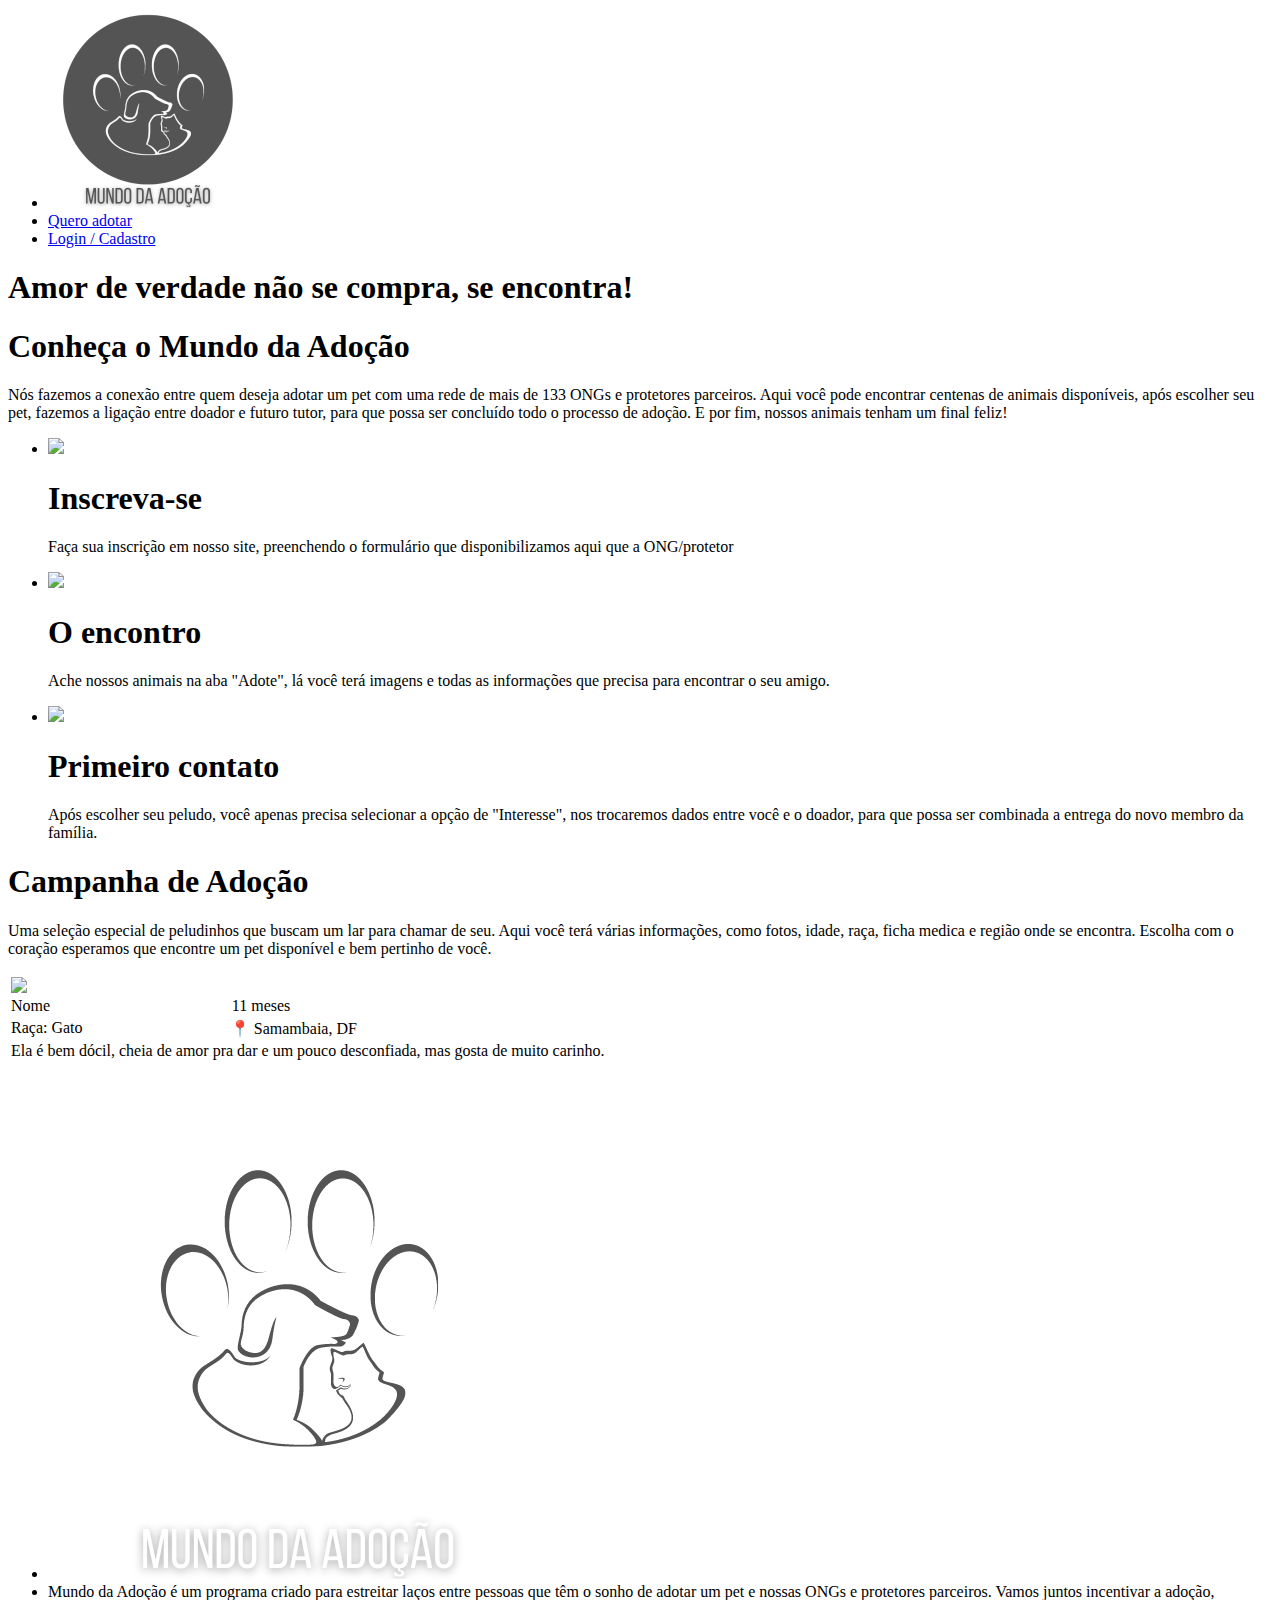
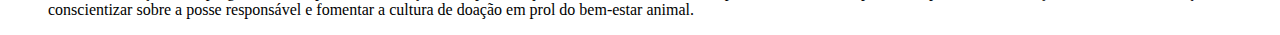
==== commit 4843c8c2: "add" ====
--- a/Trabalho Desenvolvimento Web/index.html
+++ b/Trabalho Desenvolvimento Web/index.html
@@ -1,24 +1,24 @@
-<!DOCTYPE html>
+<!DOCTYPE php>
 <html lang="pt-br">
 <head>
     <meta charset="UTF-8">
     <meta http-equiv="X-UA-Compatible" content="IE=edge">
     <meta name="viewport" content="width=device-width, initial-scale=1.0">
-    <link rel="shortcut icon" href="./img/icon/favicon-16x16.png " type="image/x-icon">
+    <link rel="shortcut icon" href="favicon-16x16.png " type="image/x-icon">
     <link rel="preconnect" href="https://fonts.googleapis.com">
     <link rel="preconnect" href="https://fonts.gstatic.com" crossorigin>
     <link href="https://fonts.googleapis.com/css2?family=Fraunces:wght@300;600&display=swap" rel="stylesheet">
-    <link rel="stylesheet" href="./css/reset.css">
-    <link rel="stylesheet" href="./css/index.css">
+    <link rel="stylesheet" href="CSS/reset.css">
+    <link rel="stylesheet" href="CSS/index.css">
     <title>Mundo da Adoção</title>
 </head>
 <body>
     <header>
         <nav>
             <ul>
-                <li><img id="logo" src="./img/CLUBE DA ADOCAO.png" alt="logo Adote um pet"></li>
-                <!-- <li><a href="index.html">Quero adotar</li></a> -->
-                <li><a href="./pages/login.html">Login / Cadastro</a></li>
+                <li><img id="logo" src="IMG/LOGO.png" alt="logo Adote um pet"></li>
+                <li><a href="index.html">Quero adotar</li></a>
+                <li><a href="login.html">Login / Cadastro</a></li>
             </ul>
         </nav>
     </header>
@@ -33,21 +33,21 @@
     <div id="informacoes">
         <div class="box">
             <ul>
-                <li><img src="./img/formulario.png"></li>
+                <li><img src="IMG/formulario.png"></li>
                 <h1>Inscreva-se</h1>
                 <p>Faça sua inscrição em nosso site, preenchendo o formulário que disponibilizamos aqui que a ONG/protetor</p>
             </ul>
         </div>
         <div class="box">
             <ul>
-                <li><img src="./img/pesquisa.png"></li>
+                <li><img src="IMG/pesquisa.png"></li>
                 <h1>O encontro</h1>
                 <p>Ache nossos animais na aba "Adote", lá você terá imagens e todas as informações que precisa para encontrar o seu amigo.</p>
             </ul>
         </div>
         <div class="box">
             <ul>
-                <li><img src="./img/adocao.png"></li>
+                <li><img src="IMG/adocao.png"></li>
                 <h1>Primeiro contato</h1>
                 <p>Após escolher seu peludo, você apenas precisa selecionar a opção de "Interesse", nos trocaremos dados entre você e o doador, para que possa ser combinada a entrega do novo membro da família.</p>
             </ul>
@@ -59,126 +59,27 @@
         <p>Uma seleção especial de peludinhos que buscam um lar para chamar de seu. Aqui você terá várias informações, como fotos, idade, raça, ficha medica e região onde se encontra. Escolha com o coração esperamos que encontre um pet disponível e bem pertinho de você.</p>
     </div>
     
-    <div class="feed">
-        <div class="postagem">
-            <img id="perfil" src="./img/gatinho.jpg">
-            <ul>
-                <li>Raça: Gato</li>
-                <li>11 meses</li>
-                <li>Samambaia, DF</li>
-                <li>Ela é bem dócil, cheia de amor pra dar e um pouco desconfiada, mas gosta de muito carinho.</li>
-            </ul>
-        </div class="postagem">
-        <div class="postagem">
-            <img id="perfil" src="./img/gatinho.jpg">
-            <ul>
-                <li>Raça: Gato</li>
-                <li>11 meses</li>
-                <li>Samambaia, DF</li>
-                <li>Ela é bem dócil, cheia de amor pra dar e um pouco desconfiada, mas gosta de muito carinho.</li>
-            </ul>
-        </div class="postagem">
-        <div class="postagem">
-            <img id="perfil" src="./img/gatinho.jpg">
-            <ul>
-                <li>Raça: Gato</li>
-                <li>11 meses</li>
-                <li>Samambaia, DF</li>
-                <li>Ela é bem dócil, cheia de amor pra dar e um pouco desconfiada, mas gosta de muito carinho.</li>
-            </ul>
-        </div class="postagem">
-        
-        <div class="postagem">
-            <img id="perfil" src="./img/gatinho.jpg">
-            <ul>
-                <li>Raça: Gato</li>
-                <li>11 meses</li>
-                <li>Samambaia, DF</li>
-                <li>Ela é bem dócil, cheia de amor pra dar e um pouco desconfiada, mas gosta de muito carinho.</li>
-            </ul>
-        </div>
-    </div>
-    <div class="feed">
-        <div class="postagem">
-            <img id="perfil" src="./img/gatinho.jpg">
-            <ul>
-                <li>Raça: Gato</li>
-                <li>11 meses</li>
-                <li>Samambaia, DF</li>
-                <li>Ela é bem dócil, cheia de amor pra dar e um pouco desconfiada, mas gosta de muito carinho.</li>
-            </ul>
-        </div class="postagem">
-        <div class="postagem">
-            <img id="perfil" src="./img/gatinho.jpg">
-            <ul>
-                <li>Raça: Gato</li>
-                <li>11 meses</li>
-                <li>Samambaia, DF</li>
-                <li>Ela é bem dócil, cheia de amor pra dar e um pouco desconfiada, mas gosta de muito carinho.</li>
-            </ul>
-        </div class="postagem">
-        <div class="postagem">
-            <img id="perfil" src="./img/gatinho.jpg">
-            <ul>
-                <li>Raça: Gato</li>
-                <li>11 meses</li>
-                <li>Samambaia, DF</li>
-                <li>Ela é bem dócil, cheia de amor pra dar e um pouco desconfiada, mas gosta de muito carinho.</li>
-            </ul>
-        </div class="postagem">
-        
-        <div class="postagem">
-            <img id="perfil" src="./img/gatinho.jpg">
-            <ul>
-                <li>Raça: Gato</li>
-                <li>11 meses</li>
-                <li>Samambaia, DF</li>
-                <li>Ela é bem dócil, cheia de amor pra dar e um pouco desconfiada, mas gosta de muito carinho.</li>
-            </ul>
-        </div>
-    </div>
-    <div class="feed">
-        <div class="postagem">
-            <img id="perfil" src="./img/gatinho.jpg">
-            <ul>
-                <li>Raça: Gato</li>
-                <li>11 meses</li>
-                <li>Samambaia, DF</li>
-                <li>Ela é bem dócil, cheia de amor pra dar e um pouco desconfiada, mas gosta de muito carinho.</li>
-            </ul>
-        </div class="postagem">
-        <div class="postagem">
-            <img id="perfil" src="./img/gatinho.jpg">
-            <ul>
-                <li>Raça: Gato</li>
-                <li>11 meses</li>
-                <li>Samambaia, DF</li>
-                <li>Ela é bem dócil, cheia de amor pra dar e um pouco desconfiada, mas gosta de muito carinho.</li>
-            </ul>
-        </div class="postagem">
-        <div class="postagem">
-            <img id="perfil" src="./img/gatinho.jpg">
-            <ul>
-                <li>Raça: Gato</li>
-                <li>11 meses</li>
-                <li>Samambaia, DF</li>
-                <li>Ela é bem dócil, cheia de amor pra dar e um pouco desconfiada, mas gosta de muito carinho.</li>
-            </ul>
-        </div class="postagem">
-        
-        <div class="postagem">
-            <img id="perfil" src="./img/gatinho.jpg">
-            <ul>
-                <li>Raça: Gato</li>
-                <li>11 meses</li>
-                <li>Samambaia, DF</li>
-                <li>Ela é bem dócil, cheia de amor pra dar e um pouco desconfiada, mas gosta de muito carinho.</li>
-            </ul>
-        </div>
+    <div class="feed"> 
+        <table class="postagem">
+            <tr>
+                <td colspan="3" id="imagemanimal"><img id="perfil" src="IMG/gatinho.jpg"></td>
+            </tr>
+            <tr>
+                <td id="nome" colspan="2">Nome</td>
+                <td>11 meses</td>
+            </tr>
+            <tr>
+                <td>Raça: Gato</td>
+                <td colspan="2">&#128205; Samambaia, DF</td>
+            </tr>
+            <tr>
+                <td colspan="3" id="descricao">Ela é bem dócil, cheia de amor pra dar e um pouco desconfiada, mas gosta de muito carinho.</td>
+            </tr>
+        </table>
     </div>
     <footer>
         <ul>
-            <li><img src="./img/Copia de CLUBE DA ADOCAO.png" alt="logo Adote um pet"></li>
+            <li><img src="IMG/CLUBE DA ADOÇÃO-2.png" alt="logo Adote um pet"></li>
             <li>Mundo da Adoção é um programa criado para estreitar laços entre pessoas que têm o sonho de adotar um pet e nossas ONGs e protetores parceiros. Vamos juntos incentivar a adoção, conscientizar sobre a posse responsável e fomentar a cultura de doação em prol do bem-estar animal.</li>
         </ul>
     </footer>
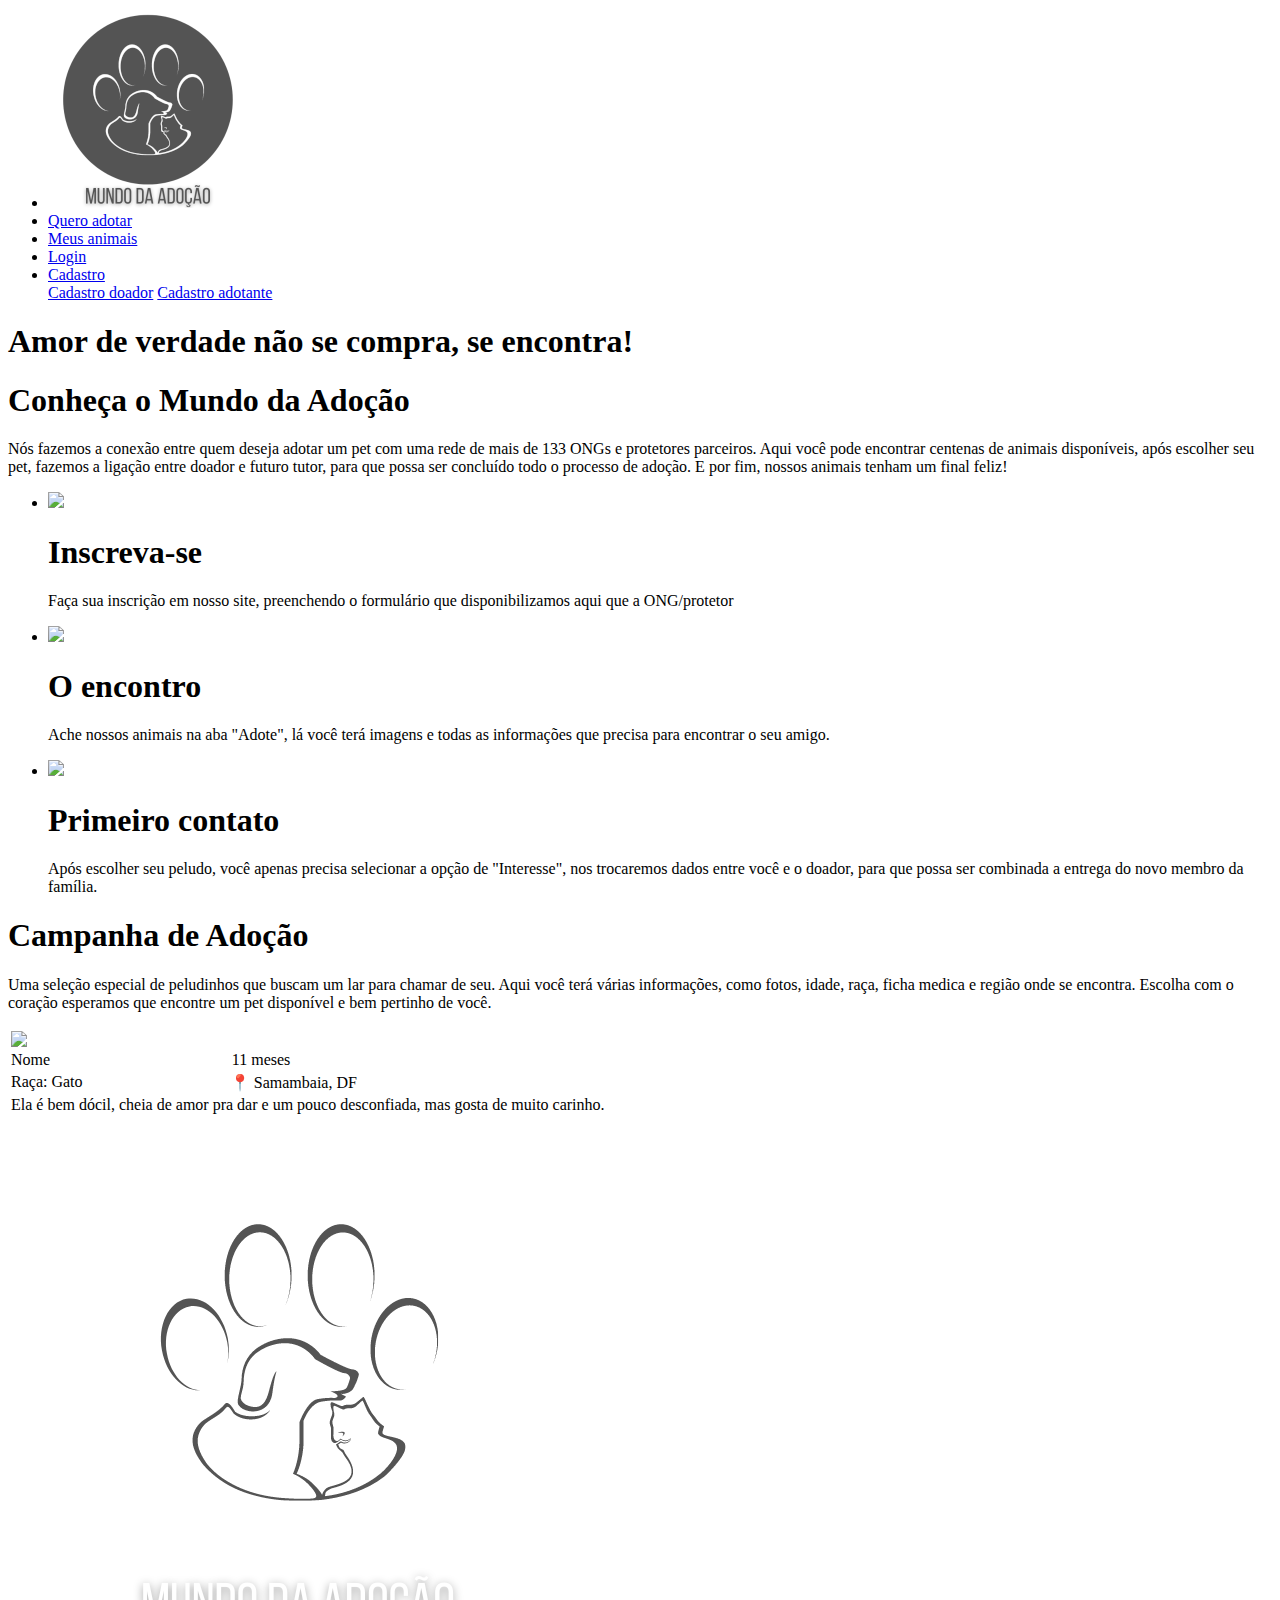
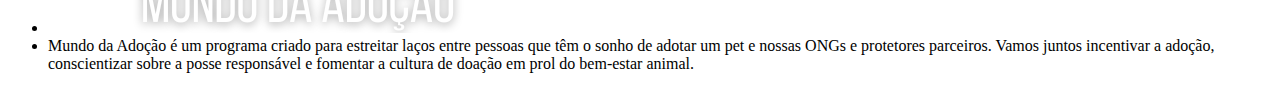
==== commit 28c940a9: "add" ====
--- a/Trabalho Desenvolvimento Web/index.html
+++ b/Trabalho Desenvolvimento Web/index.html
@@ -18,7 +18,17 @@
             <ul>
                 <li><img id="logo" src="IMG/LOGO.png" alt="logo Adote um pet"></li>
                 <li><a href="index.html">Quero adotar</li></a>
-                <li><a href="login.html">Login / Cadastro</a></li>
+                <li><a href="gerenciamento.html">Meus animais</li></a>
+                <li><a href="login.html">Login</a></li>
+                <li>
+                    <div class="dropdown">
+                        <a href="text.html">Cadastro</a>
+                        <div class="dropdown-content">
+                          <a href="cadastro-doador.html">Cadastro doador</a>
+                          <a href="cadastro-adotar.html">Cadastro adotante</a>
+                        </div>
+                    </div>
+                </li>
             </ul>
         </nav>
     </header>
